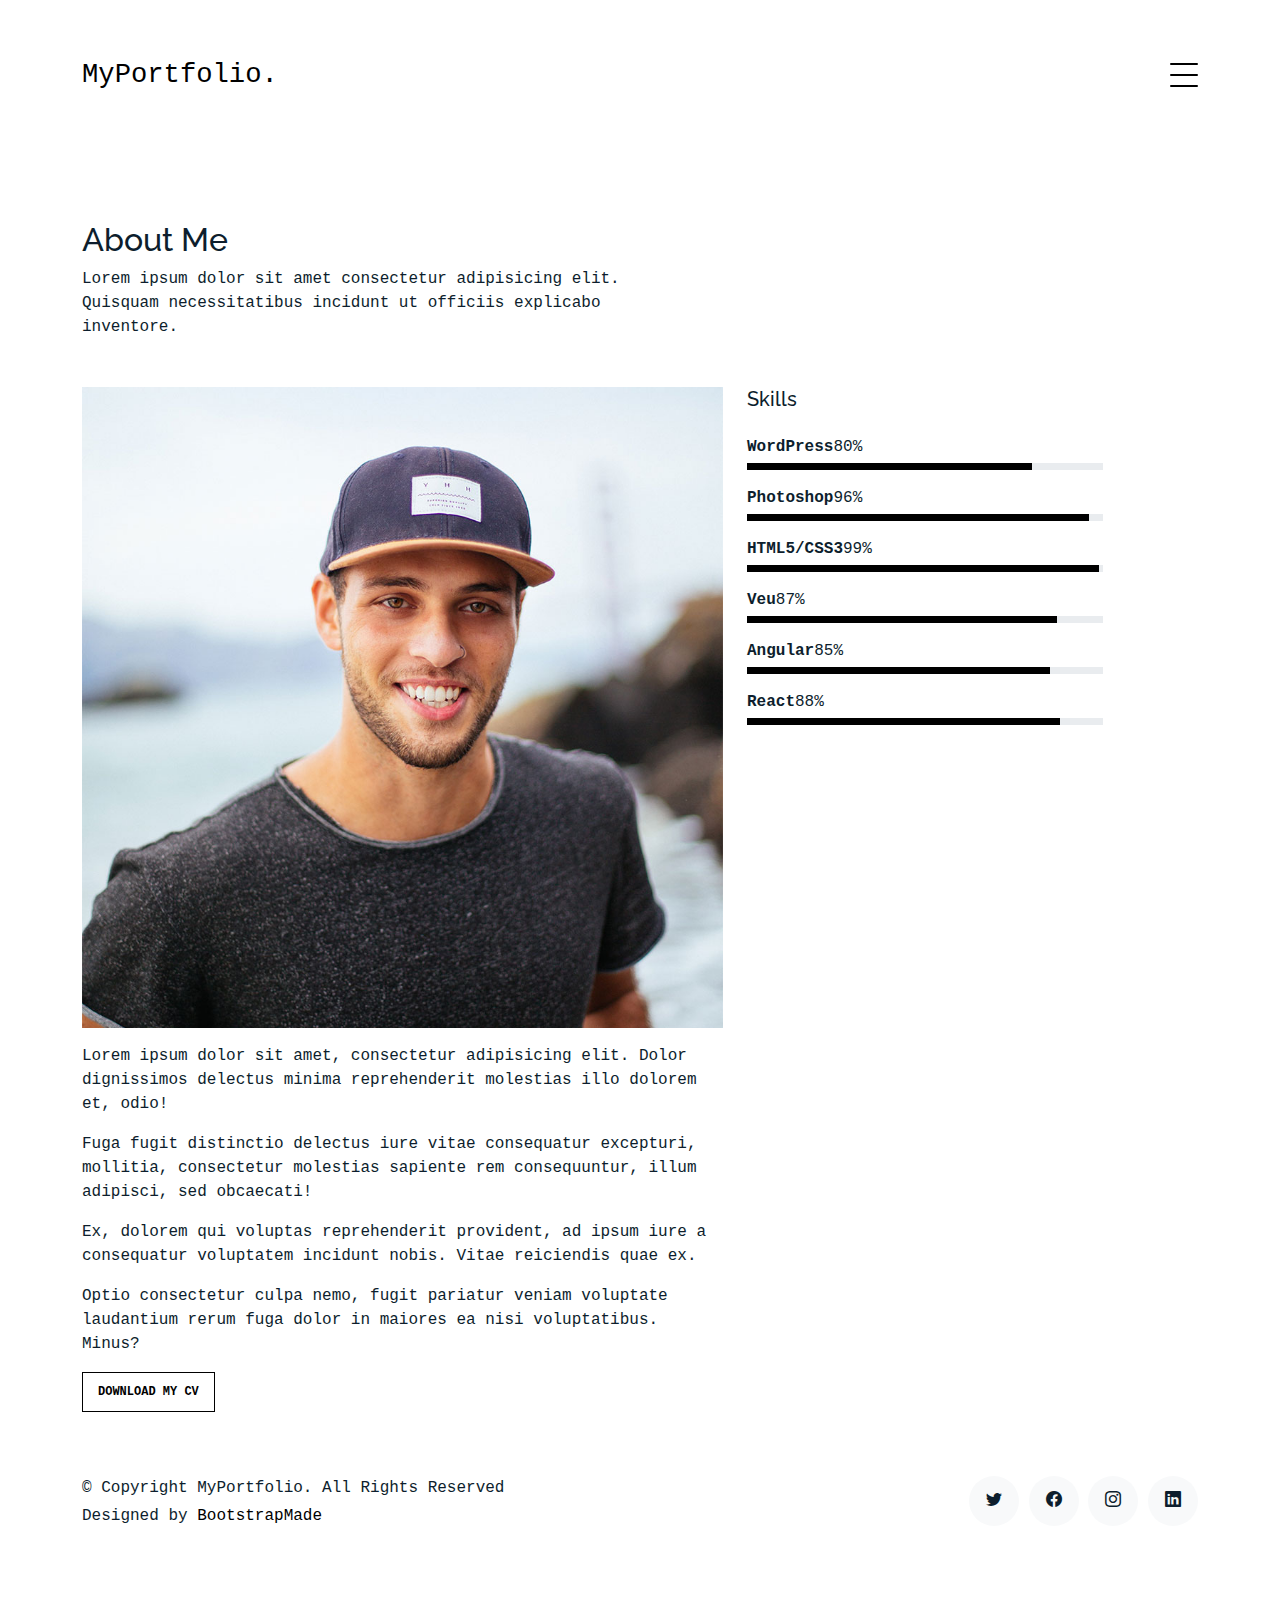
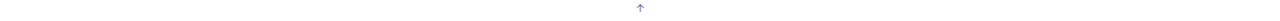
==== about.html @ 74f824bb "Moving template code out" ====
<!DOCTYPE html>
<html lang="en">

<head>
  <meta charset="utf-8">
  <meta content="width=device-width, initial-scale=1.0" name="viewport">

  <title>MyPortfolio Bootstrap Template - About</title>
  <meta content="" name="description">
  <meta content="" name="keywords">

  <!-- Favicons -->
  <link href="assets/img/favicon.png" rel="icon">
  <link href="assets/img/apple-touch-icon.png" rel="apple-touch-icon">

  <!-- Google Fonts -->
  <link href="https://fonts.googleapis.com/css?family=https://fonts.googleapis.com/css?family=Inconsolata:400,500,600,700|Raleway:400,400i,500,500i,600,600i,700,700i" rel="stylesheet">

  <!-- Vendor CSS Files -->
  <link href="assets/vendor/aos/aos.css" rel="stylesheet">
  <link href="assets/vendor/bootstrap/css/bootstrap.min.css" rel="stylesheet">
  <link href="assets/vendor/bootstrap-icons/bootstrap-icons.css" rel="stylesheet">
  <link href="assets/vendor/swiper/swiper-bundle.min.css" rel="stylesheet">

  <!-- Template Main CSS File -->
  <link href="assets/css/style.css" rel="stylesheet">

  <!-- =======================================================
  * Template Name: MyPortfolio
  * Updated: Jan 29 2024 with Bootstrap v5.3.2
  * Template URL: https://bootstrapmade.com/myportfolio-bootstrap-portfolio-website-template/
  * Author: BootstrapMade.com
  * License: https://bootstrapmade.com/license/
  ======================================================== -->
</head>

<body>

  <!-- ======= Navbar ======= -->
  <div class="collapse navbar-collapse custom-navmenu" id="main-navbar">
    <div class="container py-2 py-md-5">
      <div class="row align-items-start">
        <div class="col-md-2">
          <ul class="custom-menu">
            <li><a href="index.html">Home</a></li>
            <li class="active"><a href="about.html">About Me</a></li>
            <li><a href="services.html">Services</a></li>
            <li><a href="works.html">Works</a></li>
            <li><a href="contact.html">Contact</a></li>
          </ul>
        </div>
        <div class="col-md-6 d-none d-md-block  mr-auto">
          <div class="tweet d-flex">
            <span class="bi bi-twitter text-white mt-2 mr-3"></span>
            <div>
              <p><em>Lorem ipsum dolor sit amet consectetur adipisicing elit. Quisquam necessitatibus incidunt ut officiis explicabo inventore. <br> <a href="#">t.co/v82jsk</a></em></p>
            </div>
          </div>
        </div>
        <div class="col-md-4 d-none d-md-block">
          <h3>Hire Me</h3>
          <p>Lorem ipsum dolor sit amet consectetur adipisicing elit. Quisquam necessitatibus incidunt ut officiisexplicabo inventore. <br> <a href="#">myemail@gmail.com</a></p>
        </div>
      </div>

    </div>
  </div>

  <nav class="navbar navbar-light custom-navbar">
    <div class="container">
      <a class="navbar-brand" href="index.html">MyPortfolio.</a>
      <a href="#" class="burger" data-bs-toggle="collapse" data-bs-target="#main-navbar">
        <span></span>
      </a>
    </div>
  </nav>

  <main id="main">

    <section class="section pb-5">
      <div class="container">
        <div class="row mb-5 align-items-end">
          <div class="col-md-6" data-aos="fade-up">

            <h2>About Me</h2>
            <p class="mb-0">Lorem ipsum dolor sit amet consectetur adipisicing elit. Quisquam necessitatibus incidunt ut
              officiis explicabo inventore.</p>
          </div>

        </div>

        <div class="row">
          <div class="col-md-4 ml-auto order-2" data-aos="fade-up">
            <h3 class="h3 mb-4">Skills</h3>
            <ul class="list-unstyled">
              <li class="mb-3">
                <div class="d-flex mb-1">
                  <strong>WordPress</strong>
                  <span class="ml-auto">80%</span>
                </div>
                <div class="progress custom-progress">
                  <div class="progress-bar" role="progressbar" style="width: 80%" aria-valuenow="80" aria-valuemin="0" aria-valuemax="100"></div>
                </div>
              </li>
              <li class="mb-3">
                <div class="d-flex mb-1">
                  <strong>Photoshop</strong>
                  <span class="ml-auto">96%</span>
                </div>
                <div class="progress custom-progress">
                  <div class="progress-bar" role="progressbar" style="width: 96%" aria-valuenow="96" aria-valuemin="0" aria-valuemax="100"></div>
                </div>
              </li>
              <li class="mb-3">
                <div class="d-flex mb-1">
                  <strong>HTML5/CSS3</strong>
                  <span class="ml-auto">99%</span>
                </div>
                <div class="progress custom-progress">
                  <div class="progress-bar" role="progressbar" style="width: 99%" aria-valuenow="99" aria-valuemin="0" aria-valuemax="100"></div>
                </div>
              </li>
              <li class="mb-3">
                <div class="d-flex mb-1">
                  <strong>Veu</strong>
                  <span class="ml-auto">87%</span>
                </div>
                <div class="progress custom-progress">
                  <div class="progress-bar" role="progressbar" style="width: 87%" aria-valuenow="87" aria-valuemin="0" aria-valuemax="100"></div>
                </div>
              </li>
              <li class="mb-3">
                <div class="d-flex mb-1">
                  <strong>Angular</strong>
                  <span class="ml-auto">85%</span>
                </div>
                <div class="progress custom-progress">
                  <div class="progress-bar" role="progressbar" style="width: 85%" aria-valuenow="85" aria-valuemin="0" aria-valuemax="100"></div>
                </div>
              </li>
              <li class="mb-3">
                <div class="d-flex mb-1">
                  <strong>React</strong>
                  <span class="ml-auto">88%</span>
                </div>
                <div class="progress custom-progress">
                  <div class="progress-bar" role="progressbar" style="width: 88%" aria-valuenow="88" aria-valuemin="0" aria-valuemax="100"></div>
                </div>
              </li>
            </ul>
          </div>

          <div class="col-md-7 mb-5 mb-md-0" data-aos="fade-up">
            <p><img src="assets/img/person_1_sq.jpg" alt="Image" class="img-fluid"></p>
            <p>Lorem ipsum dolor sit amet, consectetur adipisicing elit. Dolor dignissimos delectus minima reprehenderit
              molestias illo dolorem et, odio!</p>
            <p>Fuga fugit distinctio delectus iure vitae consequatur excepturi, mollitia, consectetur molestias sapiente
              rem consequuntur, illum adipisci, sed obcaecati!</p>
            <p>Ex, dolorem qui voluptas reprehenderit provident, ad ipsum iure a consequatur voluptatem incidunt nobis.
              Vitae reiciendis quae ex.</p>
            <p>Optio consectetur culpa nemo, fugit pariatur veniam voluptate laudantium rerum fuga dolor in maiores ea
              nisi voluptatibus. Minus?</p>
            <p><a href="#" class="readmore">Download my CV</a></p>
          </div>

        </div>

      </div>

    </section>

  </main><!-- End #main -->

  <!-- ======= Footer ======= -->
  <footer class="footer" role="contentinfo">
    <div class="container">
      <div class="row">
        <div class="col-sm-6">
          <p class="mb-1">&copy; Copyright MyPortfolio. All Rights Reserved</p>
          <div class="credits">
            <!--
            All the links in the footer should remain intact.
            You can delete the links only if you purchased the pro version.
            Licensing information: https://bootstrapmade.com/license/
            Purchase the pro version with working PHP/AJAX contact form: https://bootstrapmade.com/buy/?theme=MyPortfolio
          -->
            Designed by <a href="https://bootstrapmade.com/">BootstrapMade</a>
          </div>
        </div>
        <div class="col-sm-6 social text-md-end">
          <a href="#"><span class="bi bi-twitter"></span></a>
          <a href="#"><span class="bi bi-facebook"></span></a>
          <a href="#"><span class="bi bi-instagram"></span></a>
          <a href="#"><span class="bi bi-linkedin"></span></a>
        </div>
      </div>
    </div>
  </footer>

  <a href="#" class="back-to-top d-flex align-items-center justify-content-center"><i class="bi bi-arrow-up-short"></i></a>

  <!-- Vendor JS Files -->
  <script src="assets/vendor/aos/aos.js"></script>
  <script src="assets/vendor/bootstrap/js/bootstrap.bundle.min.js"></script>
  <script src="assets/vendor/isotope-layout/isotope.pkgd.min.js"></script>
  <script src="assets/vendor/swiper/swiper-bundle.min.js"></script>
  <script src="assets/vendor/php-email-form/validate.js"></script>

  <!-- Template Main JS File -->
  <script src="assets/js/main.js"></script>

</body>

</html>
---- assets/css/style.css ----
/**
* Template Name: MyPortfolio
* Updated: Jan 29 2024 with Bootstrap v5.3.2
* Template URL: https://bootstrapmade.com/myportfolio-bootstrap-portfolio-website-template/
* Author: BootstrapMade.com
* License: https://bootstrapmade.com/license/
*/

/*--------------------------------------------------------------
# General
--------------------------------------------------------------*/
body {
  font-family: "Inconsolata", monospace;
  color: #0d1e2d;
}

a {
  color: #777;
  text-decoration: none;
}

a:hover {
  color: #000;
}

h1,
h2,
h3,
h4,
h5,
h6,
.font-heading {
  font-family: "Raleway", sans-serif;
}

.section {
  padding: 7rem 0;
}

.filters a {
  text-decoration: none;
  color: #000;
  display: inline-block;
  padding-left: 10px;
  padding-right: 10px;
  position: relative;
}

.filters a:hover,
.filters a:focus,
.filters a:active {
  text-decoration: none;
}

.filters a:hover:before {
  content: "";
  position: absolute;
  left: 10px;
  right: 10px;
  bottom: 0;
  height: 1px;
  background-color: #000;
}

.filters a.active {
  color: #000;
}

.filters a.active:before {
  content: "";
  position: absolute;
  left: 10px;
  right: 10px;
  bottom: 0;
  height: 1px;
  background-color: #000;
}

.item {
  border: none;
  margin-bottom: 30px;
}

.item .item-wrap {
  display: block;
  position: relative;
  overflow: hidden;
}

.item .item-wrap:after {
  z-index: 2;
  position: absolute;
  content: "";
  top: 0;
  left: 0;
  right: 0;
  bottom: 0;
  background: rgba(0, 0, 0, 0.4);
  visibility: hidden;
  opacity: 0;
  transition: 0.3s all ease-in-out;
}

.item .item-wrap img {
  transition: 0.3s transform ease;
  transform: scale(1);
}

.item .item-wrap>.work-info {
  position: absolute;
  top: 50%;
  width: 100%;
  text-align: center;
  z-index: 3;
  transform: translateY(-50%);
  color: #fff;
  opacity: 0;
  visibility: hidden;
  margin-top: 20px;
  transition: 0.3s all ease;
}

.item .item-wrap>.work-info h3 {
  font-size: 20px;
  margin-bottom: 0;
}

.item .item-wrap>.work-info span {
  font-size: 14px;
  text-transform: uppercase;
  letter-spacing: 0.2rem;
}

.item .item-wrap:hover {
  text-decoration: none;
}

.item .item-wrap:hover img {
  transform: scale(1.05);
}

.item .item-wrap:hover:after {
  opacity: 1;
  visibility: visible;
}

.item .item-wrap:hover .work-info {
  margin-top: 0px;
  opacity: 1;
  visibility: visible;
}

.testimonial-wrap {
  padding: 50px 50px 80px 50px;
  background: #eceff2;
}

.testimonial-wrap .testimonial {
  text-align: center;
  max-width: 500px;
  margin: 0 auto;
}

.testimonial-wrap .testimonial img {
  border-radius: 50%;
  width: 120px;
  margin: 0 auto 30px auto;
}

.testimonial-wrap .testimonial blockquote p {
  font-size: 20px;
}

.h3 {
  font-size: 20px;
}

.h4 {
  font-size: 16px;
}

.heading {
  font-size: 28px;
}

.readmore {
  display: inline-block;
  border: 1px solid #000;
  padding: 10px 15px;
  font-size: 12px;
  text-transform: uppercase;
  color: #000;
  transition: 0.2s all ease;
  font-weight: 700;
}

.readmore:active,
.readmore:focus,
.readmore:hover {
  outline: none;
}

.readmore:hover {
  color: #fff;
  text-decoration: none;
  background: #000;
}

.testimonials-slider .swiper-pagination {
  margin-top: -60px;
  position: relative;
}

.testimonials-slider .swiper-pagination .swiper-pagination-bullet {
  width: 12px;
  height: 12px;
  background-color: rgba(13, 30, 45, 0.3);
  opacity: 1;
}

.testimonials-slider .swiper-pagination .swiper-pagination-bullet-active {
  background-color: rgba(13, 30, 45, 0.6);
}

.sticky-content {
  position: sticky;
  position: -webkit-sticky;
  top: 0;
  /* required */
}

.list-line li {
  margin-bottom: 10px;
  position: relative;
  padding-left: 30px;
}

.list-line li:before {
  content: "";
  position: absolute;
  left: 0;
  top: 0.7rem;
  width: 10px;
  height: 2px;
  background: #000;
}

.form-control {
  border-radius: 0;
  background: #f8f9fa;
  border: 1px solid transparent;
  padding-top: 10px !important;
  padding-bottom: 10px !important;
}

.form-control:active,
.form-control:focus {
  background: #eff1f4;
  outline: none;
  box-shadow: none;
  border: 1px solid transparent;
}

.custom-progress {
  height: 7px;
  border-radius: 0;
}

.custom-progress .progress-bar {
  background: #000;
}

/* Services */
.services i {
  font-size: 40px;
}

.services h4 {
  padding-top: 10px;
}

/* Contact Form */
.php-email-form .error-message {
  display: none;
  color: #fff;
  background: #ed3c0d;
  text-align: left;
  padding: 15px;
  font-weight: 600;
}

.php-email-form .error-message br+br {
  margin-top: 25px;
}

.php-email-form .sent-message {
  display: none;
  color: #fff;
  background: #18d26e;
  text-align: center;
  padding: 15px;
  font-weight: 600;
}

.php-email-form .loading {
  display: none;
  background: #fff;
  text-align: center;
  padding: 15px;
}

.php-email-form .loading:before {
  content: "";
  display: inline-block;
  border-radius: 50%;
  width: 24px;
  height: 24px;
  margin: 0 10px -6px 0;
  border: 3px solid #18d26e;
  border-top-color: #eee;
  animation: animate-loading 1s linear infinite;
}

@keyframes animate-loading {
  0% {
    transform: rotate(0deg);
  }

  100% {
    transform: rotate(360deg);
  }
}

/*--------------------------------------------------------------
# Header
--------------------------------------------------------------*/
/* Custom Navmenu */
.custom-navmenu {
  background: #0d1e2d;
}

.custom-navmenu .custom-menu,
.custom-navmenu .custom-menu li {
  padding: 0;
  margin: 0;
  list-style: none;
}

.custom-navmenu .custom-menu li {
  margin-bottom: 0;
  font-size: 20px;
}

.custom-navmenu .custom-menu li a {
  color: #fff;
  padding: 10px 0 !important;
}

.custom-navmenu .custom-menu li a:hover {
  text-decoration: none;
}

.custom-navmenu .custom-menu li.active a {
  text-decoration: underline;
}

.custom-navmenu h3 {
  font-size: 20px;
  color: #fff;
}

.custom-navmenu p {
  color: rgba(255, 255, 255, 0.6);
}

.custom-navmenu a {
  color: rgba(255, 255, 255, 0.7);
}

.custom-navmenu a:hover {
  color: #fff;
}

/* Custom Navbar */
.custom-navbar {
  padding-top: 50px;
  width: 100%;
}

@media (max-width: 780px) {
  .custom-navbar>.container {
    padding-right: 0;
    padding-left: 0;
  }
}

.custom-navbar .navbar-brand {
  font-size: 1.7rem;
}

/* Burger */
.burger {
  width: 28px;
  height: 32px;
  cursor: pointer;
  position: relative;
}

.burger:before,
.burger span,
.burger:after {
  width: 100%;
  height: 2px;
  display: block;
  background: #000;
  border-radius: 2px;
  position: absolute;
  opacity: 1;
}

.burger:before,
.burger:after {
  transition: top 0.35s cubic-bezier(0.23, 1, 0.32, 1), transform 0.35s cubic-bezier(0.23, 1, 0.32, 1), opacity 0.35s cubic-bezier(0.23, 1, 0.32, 1), background-color 1.15s cubic-bezier(0.86, 0, 0.07, 1);
  -webkit-transition: top 0.35s cubic-bezier(0.23, 1, 0.32, 1), -webkit-transform 0.35s cubic-bezier(0.23, 1, 0.32, 1), opacity 0.35s cubic-bezier(0.23, 1, 0.32, 1), background-color 1.15s cubic-bezier(0.86, 0, 0.07, 1);
  content: "";
}

.burger:before {
  top: 4px;
}

.burger span {
  top: 15px;
}

.burger:after {
  top: 26px;
}

/* Hover */
.burger:hover:before {
  top: 7px;
}

.burger:hover:after {
  top: 23px;
}

/* Click */
.burger.active span {
  opacity: 0;
}

.burger.active:before,
.burger.active:after {
  top: 40%;
}

.burger.active:before {
  transform: rotate(45deg);
}

.burger.active:after {
  transform: rotate(-45deg);
}

.burger:focus {
  outline: none;
}

/*--------------------------------------------------------------
# Footer
--------------------------------------------------------------*/
.footer {
  padding: 0 0 4rem 0;
}

.footer a {
  color: #000;
}

.social a {
  display: inline-block;
  width: 50px;
  height: 50px;
  border-radius: 50%;
  background: #f8f9fa;
  position: relative;
  text-align: center;
  color: #0d1e2d;
}

.social a span {
  display: inline-block;
  left: 50%;
  position: absolute;
  top: 50%;
  transform: translate(-50%, -50%);
}

.social a:hover {
  color: #000;
}
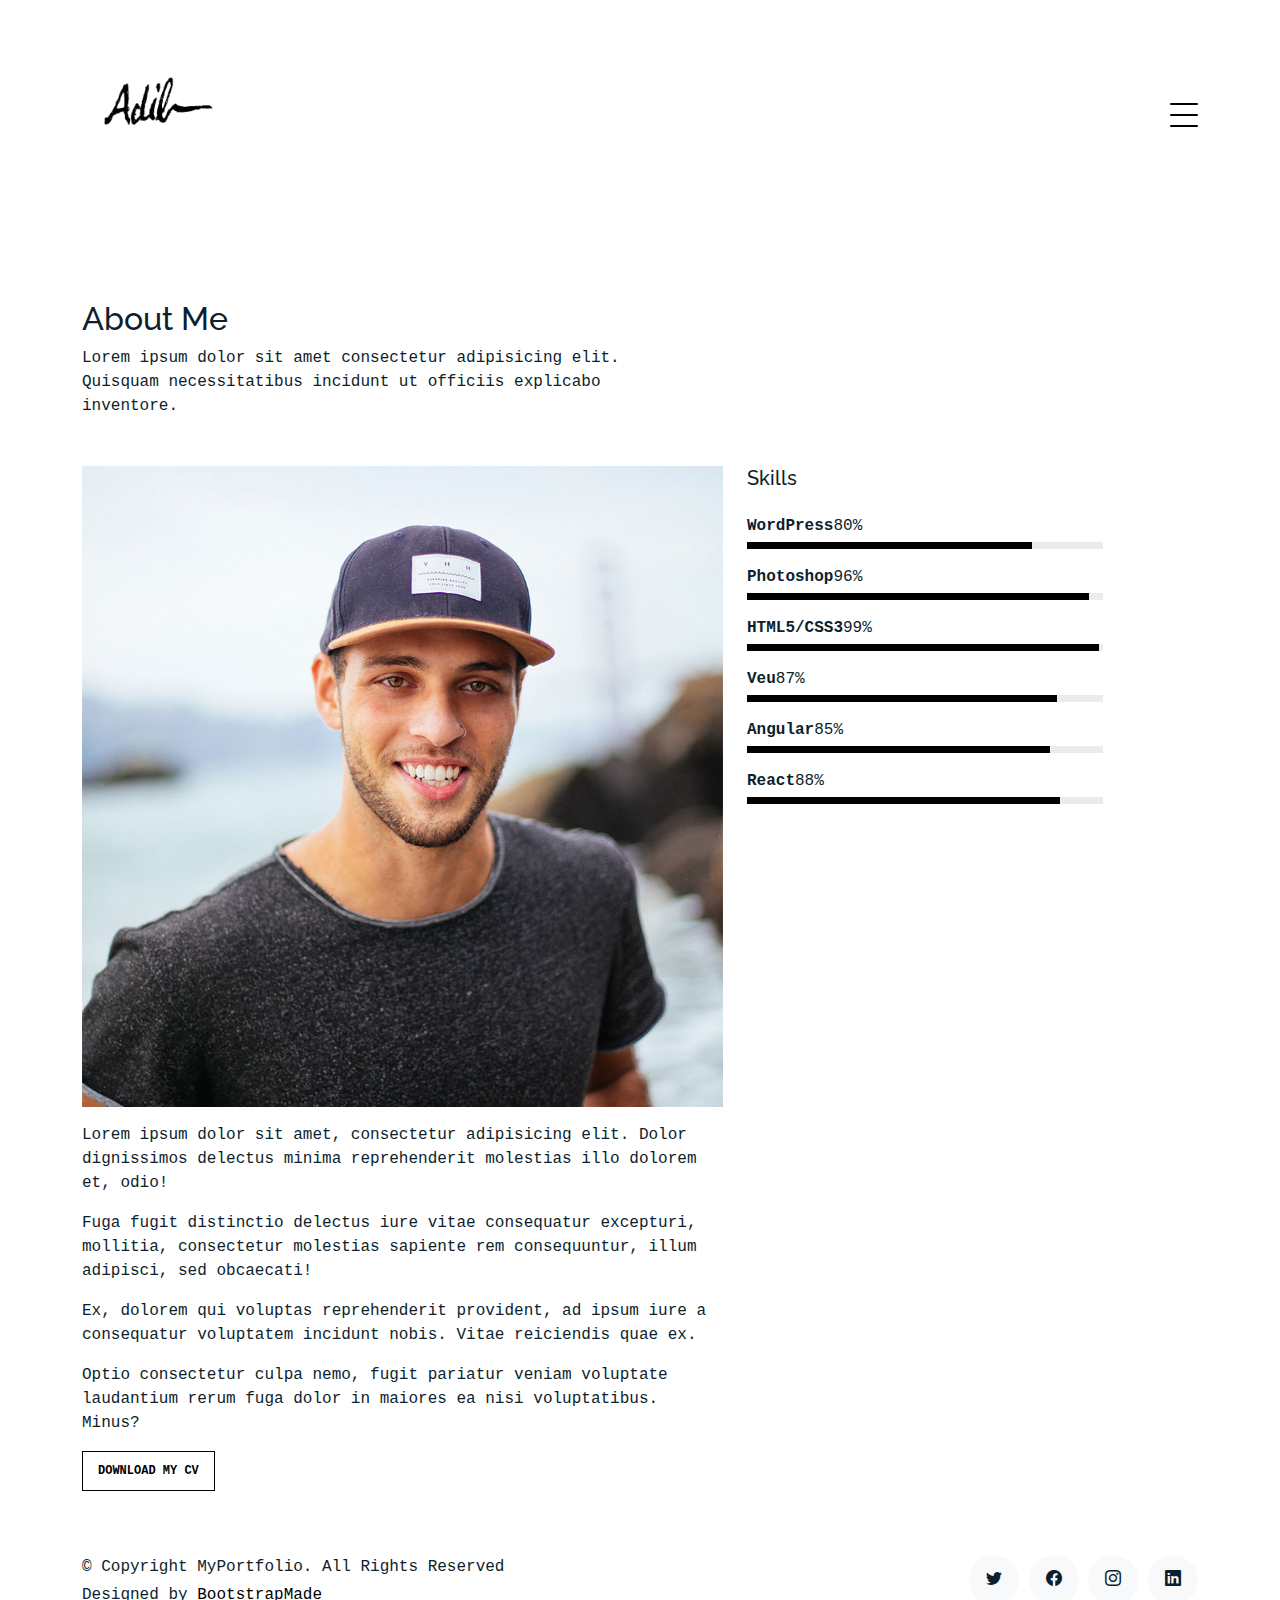
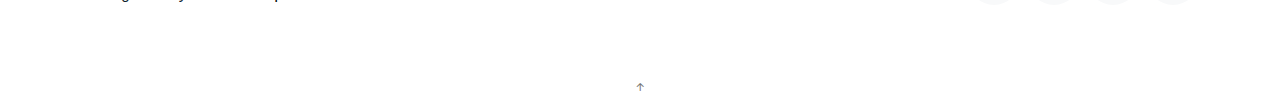
==== commit eb946fe5: "Fist demo" ====
--- a/about.html
+++ b/about.html
@@ -27,7 +27,7 @@
 
   <!-- =======================================================
   * Template Name: MyPortfolio
-  * Updated: Jan 29 2024 with Bootstrap v5.3.2
+  * Updated: Jan 29 2024 with Bootstrap v5.3.2
   * Template URL: https://bootstrapmade.com/myportfolio-bootstrap-portfolio-website-template/
   * Author: BootstrapMade.com
   * License: https://bootstrapmade.com/license/
@@ -68,7 +68,7 @@
 
   <nav class="navbar navbar-light custom-navbar">
     <div class="container">
-      <a class="navbar-brand" href="index.html">MyPortfolio.</a>
+      <a class="navbar-brand" href="index.html"><img src="assets\img\Brand.png"></img></a>
       <a href="#" class="burger" data-bs-toggle="collapse" data-bs-target="#main-navbar">
         <span></span>
       </a>
--- a/assets/css/style.css
+++ b/assets/css/style.css
@@ -500,4 +500,10 @@
 
 .social a:hover {
   color: #000;
+}
+
+/* Override the brand size */
+.navbar-brand img {
+  width: auto;
+  height: 120px;
 }